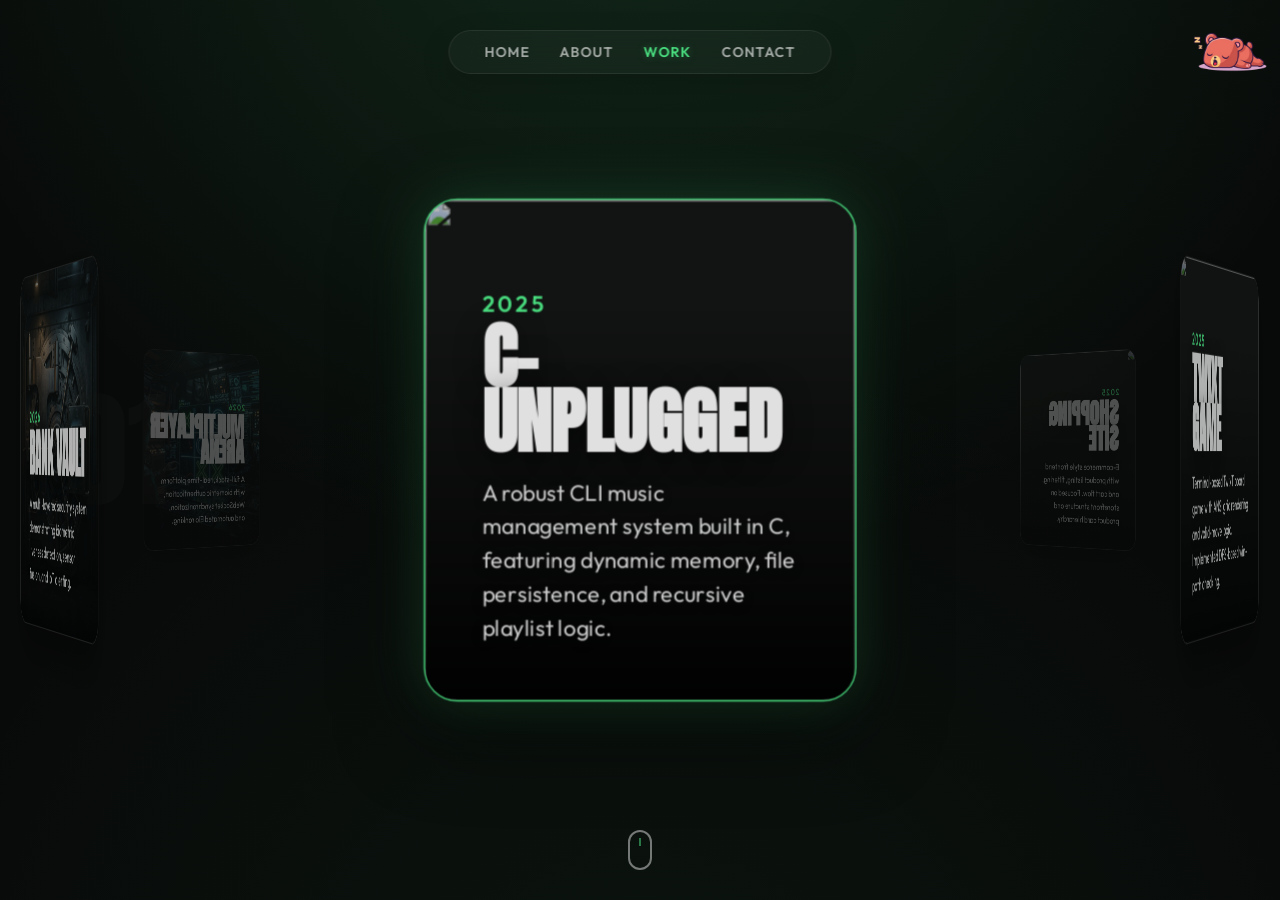
==== pages/projects.html @ 5839b830 "First commit" ====
<!DOCTYPE html>
<html lang="en">

<head>
  <meta charset="UTF-8">
  <meta name="viewport" content="width=device-width, initial-scale=1.0">
  <title>Work - Aryan Kumar Jaiswal</title>
  <meta name="view-transition" content="same-origin" />
  <meta name="description" content="A cinematic rotation of project giants.">
  <link rel="preconnect" href="https://fonts.googleapis.com">
  <link rel="preconnect" href="https://fonts.gstatic.com" crossorigin>
  <link href="https://fonts.googleapis.com/css2?family=Anton&family=Outfit:wght@300;400;600&display=swap"
    rel="stylesheet">
  <link href="../mode-toggle.css" rel="stylesheet">
  <style>
    body.light-mode {
      --bg: #eee8d5;
      --text: #333333; /* Strong charcoal gray for visibility */
      --accent: #5e5044;
      --card-bg: #ffffff;
      --card-border: rgba(107, 92, 79, 0.1);
      --card-shadow: rgba(107, 92, 79, 0.08);
      --counter-color: rgba(107, 92, 79, 0.04);
      --overlay-gradient: linear-gradient(to bottom, transparent 30%, rgba(255, 255, 255, 0.95));
      --nav-bg: rgba(255, 255, 255, 0.7);
      --nav-border: rgba(107, 92, 79, 0.15);
      --nav-text: rgba(45, 42, 39, 0.5);
    }

    :root {
      --accent: #4ade80;
      --bg: #080a09;
      --text: #e0e0e0;
      --card-bg: #121413;
      --card-border: rgba(255, 255, 255, 0.08);
      --card-shadow: rgba(0, 0, 0, 0.6);
      --counter-color: rgba(255, 255, 255, 0.02);
      --overlay-gradient: linear-gradient(to bottom, transparent 20%, rgba(0, 0, 0, 0.95));
      --nav-bg: rgba(255, 255, 255, 0.03);
      --nav-border: rgba(255, 255, 255, 0.08);
      --nav-text: rgba(255, 255, 255, 0.6);
    }

    * {
      margin: 0;
      padding: 0;
      box-sizing: border-box;
    }

    body {
      font-family: 'Outfit', sans-serif;
      background-color: var(--bg);
      color: var(--text);
      overflow: hidden;
      height: 100vh;
      display: flex;
      align-items: center;
      justify-content: center;
      background-image:
        radial-gradient(circle at 50% -20%, rgba(74, 222, 128, 0.15), transparent 60%),
        radial-gradient(circle at 50% 120%, rgba(74, 222, 128, 0.05), transparent 60%);
    }

    /* Standardized Nav Bar */
    .nav-bar {
      position: fixed;
      top: 30px;
      left: 50%;
      transform: translateX(-50%);
      display: flex;
      gap: 30px;
      background: var(--nav-bg);
      backdrop-filter: blur(15px);
      padding: 12px 35px;
      border-radius: 50px;
      border: 1px solid var(--nav-border);
      z-index: 1000;
      box-shadow: 0 10px 30px rgba(0, 0, 0, 0.15);
    }

    .nav-bar a {
      color: var(--nav-text);
      text-decoration: none;
      font-weight: 600;
      font-size: 14px;
      letter-spacing: 1px;
      text-transform: uppercase;
      transition: 0.3s;
    }

    .nav-bar a:hover,
    .nav-bar a.active {
      color: var(--accent);
      text-shadow: 0 0 10px rgba(74, 222, 128, 0.3);
    }

    /* Carousel Container */
    .carousel-stage {
      position: relative;
      width: 100%;
      height: 100%;
      perspective: 2000px;
      display: flex;
      align-items: center;
      justify-content: center;
      overflow: hidden;
    }

    .carousel-rail {
      position: absolute;
      width: 100%;
      height: 100%;
      transform-style: preserve-3d;
      will-change: transform;
      display: flex;
      align-items: center;
      justify-content: center;
    }

    /* Giant Flashcard */
    .giant-card {
      position: absolute;
      width: clamp(260px, 24vw, 380px);
      height: clamp(320px, 28vw, 440px);
      background: var(--card-bg);
      border-radius: 24px;
      border: 1px solid var(--card-border);
      padding: 40px;
      display: flex;
      flex-direction: column;
      justify-content: flex-end;
      box-shadow: 0 20px 60px var(--card-shadow);
      transform-style: preserve-3d;
      overflow: hidden;
      transition: border-color 0.4s ease;
      cursor: pointer;
    }

    .giant-card:hover {
      border-color: var(--accent);
    }

    .card-bg {
      position: absolute;
      inset: 0;
      width: 100%;
      height: 100%;
      object-fit: cover;
      opacity: 0.5;
      transition: 0.8s cubic-bezier(0.16, 1, 0.3, 1);
      z-index: 0;
    }

    .giant-card.is-active .card-bg {
      opacity: 0.7; /* Reduced from 0.9 for better contrast */
    }

    .giant-card::before {
      content: '';
      position: absolute;
      inset: 0;
      background: var(--overlay-gradient);
      z-index: 1;
    }

    .card-content {
      position: relative;
      z-index: 2;
    }

    .card-year {
      color: var(--accent);
      font-weight: 600;
      letter-spacing: 2px;
      font-size: 1rem;
      margin-bottom: 5px;
    }

    .card-title {
      font-family: 'Anton', sans-serif;
      font-size: clamp(2.5rem, 4vw, 4rem);
      line-height: 0.9;
      text-transform: uppercase;
      color: var(--text);
      margin-bottom: 15px;
      text-shadow: 0 4px 20px rgba(0, 0, 0, 0.4);
    }

    .card-desc {
      font-size: 1rem;
      color: var(--text);
      opacity: 0.9; /* Increased from 0.7 for better readability */
      line-height: 1.5;
      max-width: 300px;
      text-shadow: 0 2px 10px rgba(0, 0, 0, 0.3);
    }

    /* Active State Glow */
    .giant-card.is-active {
      border-color: var(--accent);
      box-shadow: 0 0 40px rgba(74, 222, 128, 0.2), 0 20px 60px rgba(0, 0, 0, 0.6);
    }

    /* Hints and Info */
    .scroll-hint {
      position: fixed;
      bottom: 30px;
      left: 50%;
      transform: translateX(-50%);
      display: flex;
      flex-direction: column;
      align-items: center;
      gap: 10px;
      opacity: 0.5;
      pointer-events: none;
      z-index: 10;
    }

    .mouse {
      width: 24px;
      height: 40px;
      border: 2px solid var(--text);
      border-radius: 12px;
      position: relative;
    }

    .wheel {
      width: 2px;
      height: 8px;
      background: var(--accent);
      position: absolute;
      top: 6px;
      left: 50%;
      transform: translateX(-50%);
      animation: mouseScroll 1.5s infinite;
    }

    @keyframes mouseScroll {
      0% {
        transform: translateX(-50%) translateY(0);
        opacity: 1;
      }

      100% {
        transform: translateX(-50%) translateY(15px);
        opacity: 0;
      }
    }

    .project-counter {
      position: fixed;
      left: 5vw;
      top: 50%;
      transform: translateY(-50%);
      font-family: 'Anton', sans-serif;
      font-size: 10vw;
      color: var(--counter-color);
      line-height: 1;
      pointer-events: none;
    }

    /* Detail View */
    .detail-overlay {
      position: fixed;
      inset: 0;
      background: var(--bg);
      z-index: 2000;
      display: flex;
      flex-direction: column;
      align-items: center;
      justify-content: flex-start; /* Start from top to allow scrolling */
      opacity: 0;
      pointer-events: none;
      backdrop-filter: blur(25px);
      transition: 0.5s cubic-bezier(0.16, 1, 0.3, 1);
      overflow-y: auto;
      padding: 80px 24px;
      scroll-behavior: smooth;
    }

    .detail-overlay.open {
      opacity: 1;
      pointer-events: auto;
    }

    .detail-content {
      width: 100%;
      max-width: 800px;
      text-align: center;
      padding-bottom: 60px;
    }

    .close-btn {
      position: absolute;
      top: 40px;
      right: 40px;
      font-size: 2rem;
      color: var(--text);
      background: none;
      border: none;
      cursor: pointer;
    }

    /* Mobile adjustments */
    @media (max-width: 768px) {
      .giant-card {
        width: 80vw;
        height: 60vh;
        padding: 30px;
      }

      .card-title {
        font-size: 3rem;
      }
    }
  </style>
</head>

<body>

  <nav class="nav-bar">
    <a href="../index.html">Home</a>
    <a href="./about.html">About</a>
    <a href="./projects.html" class="active">Work</a>
    <a href="./contact.html">Contact</a>
  </nav>

  <div class="project-counter" id="counter">01</div>

  <div class="carousel-stage" id="stage">
    <div class="carousel-rail" id="rail">
      <!-- Cards will be added here -->
    </div>
  </div>

  <div class="scroll-hint">
    <div class="mouse">
      <div class="wheel"></div>
    </div>
  </div>

  <div class="detail-overlay" id="detail-view" onclick="event.target === this && closeDetails()">
    <div class="detail-content" id="detail-inner"></div>
  </div>

  <script src="https://cdnjs.cloudflare.com/ajax/libs/gsap/3.12.2/gsap.min.js"></script>
  <script src="../mode-toggle.js"></script>
  <script>
    const items = [
      { 
        year: "2025", 
        title: "C-Unplugged", 
        desc: "A robust CLI music management system built in C, featuring dynamic memory, file persistence, and recursive playlist logic.", 
        longDesc: "Developed a terminal-based music application designed to handle large-scale song databases and complex user flows using pure C. The project focuses on low-level system design, memory efficiency, and persistent data structures.<br><br><h4 style='margin-bottom: 20px; color: var(--accent);'>Key Functionalities:</h4><ul style='text-align: left; list-style: none; margin: 0 auto 40px; max-width: 600px; line-height: 1.8;'><li>• <strong>Album & Library Management</strong>: Browse, load, and manage song metadata with features to create, update, and delete albums.</li><li style='margin-top: 15px;'>• <strong>Persistent Storage</strong>: Implemented file I/O logic to ensure albums and library states are saved across sessions.</li><li style='margin-top: 15px;'>• <strong>Dynamic Playlists</strong>: Built a circular linked-list based playlist system supporting loop playback, skipping, and real-time management.</li><li style='margin-top: 15px;'>• <strong>Command Logging</strong>: Designed a cross-session logging system that records every user command to a history file.</li><li style='margin-top: 15px;'>• <strong>CLI Architecture</strong>: Engineered a custom command-line interface for intuitive navigation through the music ecosystem.</li></ul>",
        img: "https://images.unsplash.com/photo-1470225620780-dba8ba36b745?auto=format&fit=crop&w=1200&q=80", 
        tags: ["C", "FILE I/O", "LINKED LISTS", "CLI"] 
      },
      { year: "2025", title: "TwixT Game", desc: "Terminal-based TwixT board game with ANSI grid rendering and valid-move logic. Implemented DFS-based win-path checking.", img: "https://images.unsplash.com/photo-1611996575749-79a3a250f948?auto=format&fit=crop&w=1200&q=80", tags: ["DFS", "ANSI UI", "GAME LOGIC"] },
      { year: "2025", title: "Shopping Site", desc: "E-commerce style frontend with product listing, filtering, and cart flow. Focused on storefront structure and product card hierarchy.", img: "https://images.unsplash.com/photo-1441986300917-64674bd600d8?auto=format&fit=crop&w=1200&q=80", tags: ["E-COMMERCE", "FRONTEND", "RESPONSIVE"] },
      { 
        year: "2026", 
        title: "Presence", 
        desc: "A cinematic personal web presence built from scratch to showcase engineering projects, academic journey, and design philosophy.", 
        longDesc: "I built this portfolio to act as a cinematic window into my journey as a developer. Instead of using templates or heavy frameworks, I engineered everything from the ground up to ensure every pixel and transition feels intentional and performs flawlessly.<br><br><h4 style='margin-bottom: 20px; color: var(--accent);'>How I Built It:</h4><ul style='text-align: left; list-style: none; margin: 0 auto 40px; max-width: 600px; line-height: 1.8;'><li>• <strong>The Core Engine</strong>: Developed using <strong>Pure HTML5 and Vanilla CSS</strong>. I used <strong>CSS Custom Properties</strong> to build a unified design system that supports instant theme switching.</li><li style='margin-top: 15px;'>• <strong>Dynamic Interactions</strong>: Created the <strong>3D Project Carousel</strong> and the <strong>Typewriter effect</strong> using native <strong>JavaScript (ES6+)</strong> classes, focusing on high performance and smooth framerates.</li><li style='margin-top: 15px;'>• <strong>Cinematic Motion</strong>: Built the staggered entrance animations and scroll-reveals using <strong>Intersection Observer</strong> and <strong>CSS Keyframes</strong>, avoiding the overhead of external animation libraries.</li><li style='margin-top: 15px;'>• <strong>Responsive Architecture</strong>: Used <strong>CSS Grid</strong> and <strong>Flexbox</strong> to create a fluid layout that adapts structurally across all devices.</li></ul>",
        img: "https://images.unsplash.com/photo-1467232004584-a241de8bcf5d?auto=format&fit=crop&w=1200&q=80", 
        tags: ["VANILLA JS", "CSS GRID", "A11Y", "UI MOTION"] 
      },
      { 
        year: "2026", 
        title: "Multiplayer Arena", 
        desc: "A full-stack, real-time platform with biometric authentication, WebSocket synchronization, and automated Elo ranking.", 
        longDesc: "Built a high-performance multiplayer environment integrating biometric facial login with real-time gameplay. My focus was on the core networking and competitive logic.<br><br><h4 style='margin-bottom: 20px; color: var(--accent);'>My Contributions:</h4><ul style='text-align: left; list-style: none; margin: 0 auto 40px; max-width: 600px; line-height: 1.8;'><li>• <strong>The Synchronized Arena</strong>: Developed a real-time WebSocket game lobby and a server-authoritative Tic-Tac-Toe engine using FastAPI.</li><li style='margin-top: 15px;'>• <strong>Room Isolation</strong>: Implemented a dedicated matchmaking and challenge protocol with isolated communication rooms.</li><li style='margin-top: 15px;'>• <strong>Elo Reckoning</strong>: Architected an automated ranking system using the Elo formula for dynamic rating updates.</li><li style='margin-top: 15px;'>• <strong>Anti-Cheat Logic</strong>: Ensured all game state validations occurred server-side to prevent client manipulation.</li></ul>",
        img: "../images/tictactoe-arena.png", 
        tags: ["WEBSOCKETS", "FASTAPI", "MULTIPLAYER", "ELO SYSTEM"] 
      },
      { 
        year: "2026", 
        title: "Bank Vault", 
        desc: "A multi-layered security system demonstrating biometric liveness detection, sensor fusion, and IoT alerting.", 
        longDesc: "Securing restricted areas requires multiple verification mechanisms. This project simulates a secure vault where entry is verified using biometric pulse sensors and monitored via IR, Ultrasonic, and LDR sensors.<br><br><h4 style='margin-bottom: 20px; color: var(--accent);'>Key Features:</h4><ul style='text-align: left; list-style: none; margin: 0 auto 40px; max-width: 600px; line-height: 1.8;'><li>• <strong>Biometric Verification</strong>: Real-time liveness detection via heart rate sensor.</li><li style='margin-top: 15px;'>• <strong>Entry/Exit Tracking</strong>: IR-based sensors for precise crowd monitoring.</li><li style='margin-top: 15px;'>• <strong>Proximity Security</strong>: Ultrasonic monitoring of the inner safe box.</li><li style='margin-top: 15px;'>• <strong>Light Tampering Detection</strong>: LDR sensors to alert if the safe is opened.</li><li style='margin-top: 15px;'>• <strong>IoT Alerting</strong>: Wireless communication for instant security alerts.</li></ul>",
        img: "../images/bank-vault.png", 
        tags: ["SECURITY", "IOT", "SENSORS"] 
      }
    ];

    const rail = document.getElementById('rail');
    const counter = document.getElementById('counter');
    const detailView = document.getElementById('detail-view');
    const detailInner = document.getElementById('detail-inner');
    const cards = [];
    let rotation = 0;
    let targetRotation = 0;

    function buildCarousel() {
      items.forEach((item, i) => {
        const card = document.createElement('div');
        card.className = 'giant-card';
        card.innerHTML = `
          <img src="${item.img}" class="card-bg">
          <div class="card-content">
            <p class="card-year">${item.year}</p>
            <h2 class="card-title">${item.title}</h2>
            <p class="card-desc">${item.desc}</p>
          </div>
        `;
        card.addEventListener('click', () => {
          // If it's already in front, open details
          if (card.classList.contains('is-active')) {
            openDetails(item);
          } else {
            // Rotate to this card
            targetRotation = -i * (360 / items.length);
          }
        });
        rail.appendChild(card);
        cards.push(card);
      });
    }

    function updateCarousel() {
      rotation += (targetRotation - rotation) * 0.1;
      const angleStep = 360 / items.length;
      const radius = Math.min(window.innerWidth * 0.45, 700);

      cards.forEach((card, i) => {
        const angle = i * angleStep + rotation;
        const radian = angle * (Math.PI / 180);

        const tx = Math.sin(radian) * radius;
        const tz = Math.cos(radian) * radius;
        const ry = angle; // Facing outward

        // Opacity and focus
        const normalized = (tz + radius) / (2 * radius); // 0 at back, 1 at front
        const opacity = 0.1 + normalized * 0.9;
        const scale = 0.5 + normalized * 0.5;

        card.style.transform = `translate3d(${tx}px, 0, ${tz}px) rotateY(${ry}deg) scale(${scale})`;
        card.style.opacity = opacity;
        card.style.zIndex = Math.round(tz + radius);

        const isActive = normalized > 0.98;
        card.classList.toggle('is-active', isActive);
        if (isActive) {
          counter.textContent = (i + 1).toString().padStart(2, '0');
        }
      });

      requestAnimationFrame(updateCarousel);
    }

    // Scroll and Drag
    window.addEventListener('wheel', (e) => {
      targetRotation -= e.deltaY * 0.05;
    });

    let isDragging = false;
    let startX = 0;
    let startRot = 0;

    window.addEventListener('mousedown', (e) => {
      isDragging = true;
      startX = e.clientX;
      startRot = targetRotation;
    });

    window.addEventListener('mousemove', (e) => {
      if (!isDragging) return;
      const dx = e.clientX - startX;
      targetRotation = startRot + dx * 0.15;
    });

    window.addEventListener('mouseup', () => isDragging = false);

    function openDetails(item) {
      detailInner.innerHTML = `
        <p style="color: var(--accent); font-weight: 600; letter-spacing: 2px; margin-bottom: 10px;">${item.year}</p>
        <h2 style="font-family: 'Anton'; font-size: clamp(2.5rem, 8vw, 5rem); line-height: 0.9; margin: 0 0 30px 0; color: var(--text);">${item.title}</h2>
        
        <div style="display: flex; gap: 12px; justify-content: center; flex-wrap: wrap; margin-bottom: 60px;">
          ${item.tags.map(t => `
            <span style="padding: 10px 20px; background: rgba(74, 222, 128, 0.1); border: 1px solid rgba(74, 222, 128, 0.3); color: var(--accent); border-radius: 8px; font-size: 14px; font-weight: 700; letter-spacing: 1px; text-transform: uppercase;">
              ${t}
            </span>`).join('')}
        </div>

        <div style="font-size: clamp(1.1rem, 1.4vw, 1.4rem); color: var(--text); opacity: 0.85; max-width: 750px; margin: 0 auto; line-height: 1.6;">
          ${item.longDesc || item.desc}
        </div>
      `;
      detailView.classList.add('open');
    }

    function closeDetails() {
      detailView.classList.remove('open');
    }

    buildCarousel();
    updateCarousel();
  </script>
</body>

</html>
---- mode-toggle.css ----
.mode-toggle {
  position: fixed;
  top: -10px;
  right: 20px;
  z-index: 100000;
  width: 60px;
  height: 120px;
  background: transparent;
  border: none;
  cursor: pointer;
  box-shadow: none;
  transition: transform 200ms ease, filter 200ms ease;
  transform-origin: top center;
}

.mode-toggle:hover {
  transform: translateY(8px);
}

.mode-toggle img {
  width: 100%;
  height: 100%;
  object-fit: contain;
  pointer-events: none;
}

body:not(.light-mode) .mode-toggle img {
  /* Scale up sleep icon to match awake icon */
  transform: scale(1.5);
}

body.light-mode .mode-toggle img {
  /* Scale up awake icon as requested */
  transform: scale(1.5);
}

/* View Transition API styles for the expanding circle */
::view-transition-old(root),
::view-transition-new(root) {
  animation: none;
  mix-blend-mode: normal;
}

.transitioning-to-light::view-transition-old(root) {
  z-index: 1;
}
.transitioning-to-light::view-transition-new(root) {
  z-index: 2;
  clip-path: circle(0px at var(--x, 100%) var(--y, 0%));
  animation: expand-circle 0.8s cubic-bezier(0.25, 1, 0.3, 1) forwards;
}

.transitioning-to-dark::view-transition-old(root) {
  z-index: 2;
  clip-path: circle(150vmax at var(--x, 100%) var(--y, 0%));
  animation: shrink-circle 0.8s cubic-bezier(0.25, 1, 0.3, 1) forwards;
}
.transitioning-to-dark::view-transition-new(root) {
  z-index: 1;
}

@keyframes expand-circle {
  0% {
    clip-path: circle(0px at var(--x, 100%) var(--y, 0%));
  }
  100% {
    clip-path: circle(150vmax at var(--x, 100%) var(--y, 0%));
  }
}

@keyframes shrink-circle {
  0% {
    clip-path: circle(150vmax at var(--x, 100%) var(--y, 0%));
  }
  100% {
    clip-path: circle(0px at var(--x, 100%) var(--y, 0%));
  }
}

body.light-mode {
  background: #eee8d5 !important;
  color: #2d2a27 !important;
}

body.light-mode .grain,
body.light-mode .fx-blur-splash {
  opacity: 0.02 !important;
}

body.light-mode .nav,
body.light-mode .topbar {
  background: linear-gradient(90deg, rgba(255, 255, 255, 0.97), rgba(248, 252, 255, 0.95), rgba(255, 255, 255, 0.97)) !important;
  border-color: rgba(88, 113, 156, 0.3) !important;
  box-shadow: 0 10px 26px rgba(79, 105, 147, 0.2) !important;
}

body.light-mode .brand {
  color: #2a4066 !important;
  text-shadow: none !important;
}

body.light-mode .links a,
body.light-mode .nav a {
  color: #314a71 !important;
}

body.light-mode .links a:hover,
body.light-mode .links a[aria-current="page"],
body.light-mode .nav .cta,
body.light-mode .cta {
  border-color: rgba(84, 112, 158, 0.45) !important;
  background: rgba(118, 153, 214, 0.15) !important;
  color: #20375f !important;
}

body.light-mode .hero,
body.light-mode .project-timeline,
body.light-mode .timeline-item,
body.light-mode .timeline-detail,
body.light-mode .service-card,
body.light-mode .work-card,
body.light-mode .wide-cta,
body.light-mode .panel,
body.light-mode .card,
body.light-mode .contact-panel,
body.light-mode .info-panel,
body.light-mode form {
  background-color: rgba(255, 255, 255, 0.9) !important;
  border-color: rgba(95, 122, 166, 0.3) !important;
  color: #203655 !important;
}

body.light-mode .timeline-item .title,
body.light-mode .timeline-detail h3,
body.light-mode h1,
body.light-mode h2,
body.light-mode h3,
body.light-mode h4 {
  color: #233a60 !important;
}

body.light-mode p,
body.light-mode span,
body.light-mode li {
  color: rgba(31, 50, 82, 0.9) !important;
}

body.light-mode .scene {
  background:
    linear-gradient(180deg, rgba(238, 232, 213, 0.74), rgba(223, 217, 195, 0.82)),
    url("https://images.unsplash.com/photo-1519681393784-d120267933ba?auto=format&fit=crop&w=1800&q=80") center / cover no-repeat !important;
}

/* Stronger global contrast overrides for light mode */
body.light-mode {
  --bg: #e5e0c5 !important;
  background-color: var(--bg) !important;
  --text: #2d2a27 !important;
  --muted: rgba(45, 42, 39, 0.9) !important;
  --soft-white: #3c3836 !important;
  --accent: #6b5c4f !important;
  --accent-strong: #4a443f !important;
}

body.light-mode .fx-metallic,
body.light-mode .name {
  background: none !important;
  -webkit-background-clip: initial !important;
  background-clip: initial !important;
  color: #132743 !important;
  text-shadow: none !important;
}

body.light-mode .hero-copy p,
body.light-mode .info-copy,
body.light-mode .timeline-item span,
body.light-mode .card p,
body.light-mode .work-meta span,
body.light-mode .field label,
body.light-mode .meta,
body.light-mode .mini {
  color: #213a60 !important;
  opacity: 1 !important;
}

body.light-mode input,
body.light-mode textarea,
body.light-mode select {
  color: #132743 !important;
  background: rgba(245, 250, 255, 0.98) !important;
  border-color: rgba(73, 105, 150, 0.45) !important;
}

body.light-mode input::placeholder,
body.light-mode textarea::placeholder {
  color: rgba(19, 39, 67, 0.7) !important;
}

@media (max-width: 640px) {
  .mode-toggle {
    top: -5px;
    right: 5px;
  }
}

/* Page Transitions */
@keyframes siteFadeIn {
  from { opacity: 0; transform: translateY(5px); }
  to { opacity: 1; transform: translateY(0); }
}

/* Apply animation to content wrappers instead of body to avoid stacking context issues with fixed elements */
.page-wrapper, .container, .main-hero, .carousel-stage {
  animation: siteFadeIn 0.8s cubic-bezier(0.2, 0.8, 0.2, 1) forwards;
}

::view-transition-old(root),
::view-transition-new(root) {
  animation-duration: 0.5s;
}

/* Hide Scrollbars Globally */
::-webkit-scrollbar {
  display: none;
}
html, body {
  -ms-overflow-style: none;
  scrollbar-width: none;
}

@media (max-width: 640px) {
  .mode-toggle {
    width: 45px;
    height: 90px;
  }
}
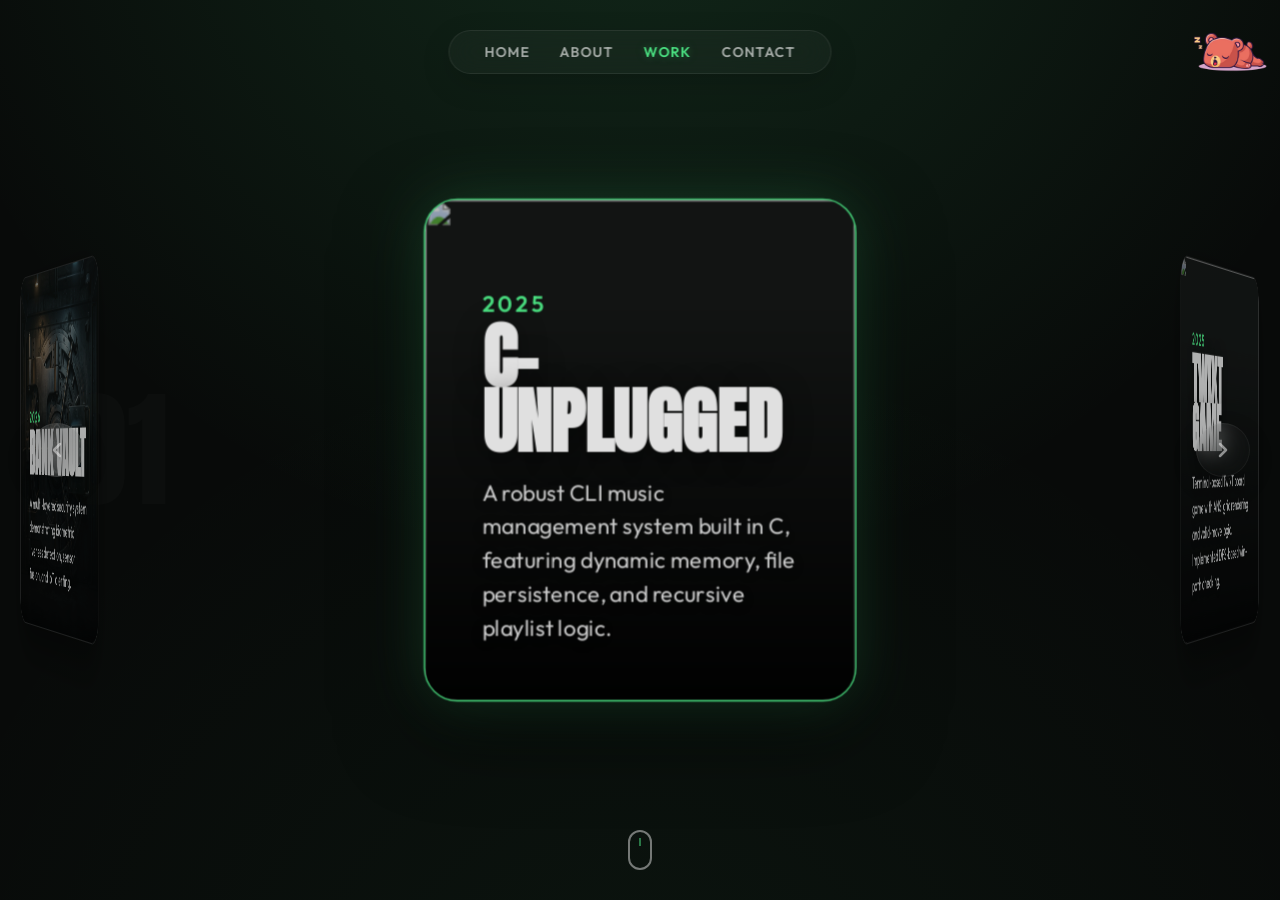
==== commit 800b20ff: "file upload" ====
--- a/pages/projects.html
+++ b/pages/projects.html
@@ -106,6 +106,12 @@
       overflow: hidden;
     }
 
+    @media (max-width: 1100px) {
+      .carousel-stage {
+        perspective: 3000px; /* Deeper perspective for tablet/mobile */
+      }
+    }
+
     .carousel-rail {
       position: absolute;
       width: 100%;
@@ -134,6 +140,7 @@
       overflow: hidden;
       transition: border-color 0.4s ease;
       cursor: pointer;
+      backface-visibility: hidden; /* Prevent clipping flickers */
     }
 
     .giant-card:hover {
@@ -291,14 +298,37 @@
     }
 
     .close-btn {
-      position: absolute;
-      top: 40px;
-      right: 40px;
-      font-size: 2rem;
+      position: fixed; /* Changed from absolute to fixed to stay visible when scrolling */
+      top: 30px;
+      left: 30px;
+      width: 50px;
+      height: 50px;
+      display: flex;
+      align-items: center;
+      justify-content: center;
       color: var(--text);
-      background: none;
-      border: none;
+      background: var(--nav-bg);
+      backdrop-filter: blur(10px);
+      border: 1px solid var(--nav-border);
+      border-radius: 50%;
       cursor: pointer;
+      z-index: 2100;
+      transition: 0.3s cubic-bezier(0.16, 1, 0.3, 1);
+    }
+
+    .close-btn:hover {
+      background: var(--accent);
+      color: var(--bg);
+      transform: rotate(90deg) scale(1.1);
+    }
+
+    @media (max-width: 768px) {
+      .close-btn {
+        top: 20px;
+        left: 20px;
+        width: 44px;
+        height: 44px;
+      }
     }
 
     /* Mobile adjustments */
@@ -313,6 +343,83 @@
         font-size: 3rem;
       }
     }
+
+    /* Floating Navigation Arrows */
+    .nav-arrows {
+      position: fixed;
+      inset: 0;
+      display: flex;
+      align-items: center;
+      justify-content: space-between;
+      padding: 0 30px;
+      pointer-events: none;
+      z-index: 1500;
+    }
+
+    .nav-arrow {
+      width: 54px;
+      height: 54px;
+      border-radius: 50%;
+      background: var(--nav-bg);
+      backdrop-filter: blur(12px);
+      border: 1px solid var(--nav-border);
+      color: var(--text);
+      display: flex;
+      align-items: center;
+      justify-content: center;
+      cursor: pointer;
+      pointer-events: auto;
+      transition: all 0.4s cubic-bezier(0.16, 1, 0.3, 1);
+      opacity: 0.6;
+      box-shadow: 0 10px 30px rgba(0, 0, 0, 0.2);
+    }
+
+    .nav-arrow:hover {
+      opacity: 1;
+      background: var(--accent);
+      color: var(--bg);
+      transform: scale(1.1) translateY(-2px);
+      box-shadow: 0 15px 40px rgba(74, 222, 128, 0.3);
+      border-color: var(--accent);
+    }
+
+    .nav-arrow:active {
+      transform: scale(0.95);
+    }
+
+    .nav-arrow svg {
+      width: 24px;
+      height: 24px;
+    }
+
+    /* Show only when not on large desktop as requested */
+    @media (min-width: 1441px) {
+      .nav-arrows {
+        display: none;
+      }
+    }
+
+    @media (max-width: 1100px) {
+      .nav-arrows {
+        padding: 0 20px;
+        bottom: 50px;
+        top: auto;
+        justify-content: space-between;
+        gap: 0;
+      }
+      .nav-arrow {
+        width: 48px;
+        height: 48px;
+      }
+      .scroll-hint {
+        display: none;
+      }
+      .nav-bar {
+        width: 90%;
+        padding: 10px 15px;
+        gap: 15px;
+      }
+    }
   </style>
 </head>
 
@@ -333,6 +440,15 @@
     </div>
   </div>
 
+  <div class="nav-arrows">
+    <button class="nav-arrow" id="prev-btn" aria-label="Previous project">
+      <svg viewBox="0 0 24 24" fill="none" stroke="currentColor" stroke-width="2.5" stroke-linecap="round" stroke-linejoin="round"><path d="m15 18-6-6 6-6"/></svg>
+    </button>
+    <button class="nav-arrow" id="next-btn" aria-label="Next project">
+      <svg viewBox="0 0 24 24" fill="none" stroke="currentColor" stroke-width="2.5" stroke-linecap="round" stroke-linejoin="round"><path d="m9 18 6-6-6-6"/></svg>
+    </button>
+  </div>
+
   <div class="scroll-hint">
     <div class="mouse">
       <div class="wheel"></div>
@@ -340,6 +456,9 @@
   </div>
 
   <div class="detail-overlay" id="detail-view" onclick="event.target === this && closeDetails()">
+    <button class="close-btn" onclick="closeDetails()" aria-label="Close details">
+      <svg viewBox="0 0 24 24" width="32" height="32" fill="none" stroke="currentColor" stroke-width="2" stroke-linecap="round" stroke-linejoin="round"><line x1="18" y1="6" x2="6" y2="18"></line><line x1="6" y1="6" x2="18" y2="18"></line></svg>
+    </button>
     <div class="detail-content" id="detail-inner"></div>
   </div>
 
@@ -420,7 +539,12 @@
     function updateCarousel() {
       rotation += (targetRotation - rotation) * 0.1;
       const angleStep = 360 / items.length;
-      const radius = Math.min(window.innerWidth * 0.45, 700);
+      
+      // Dynamic radius to prevent clipping on small screens
+      const isSmallScreen = window.innerWidth < 1100;
+      const radius = isSmallScreen 
+        ? window.innerWidth * 0.9 // Much larger radius on tablet/mobile
+        : Math.min(window.innerWidth * 0.45, 700);
 
       cards.forEach((card, i) => {
         const angle = i * angleStep + rotation;
@@ -497,6 +621,15 @@
 
     buildCarousel();
     updateCarousel();
+
+    // Arrow Navigation
+    document.getElementById('prev-btn').addEventListener('click', () => {
+      targetRotation += 360 / items.length;
+    });
+
+    document.getElementById('next-btn').addEventListener('click', () => {
+      targetRotation -= 360 / items.length;
+    });
   </script>
 </body>
 
--- a/mode-toggle.css
+++ b/mode-toggle.css
@@ -228,9 +228,11 @@
   scrollbar-width: none;
 }
 
-@media (max-width: 640px) {
+@media (max-width: 1100px) {
   .mode-toggle {
-    width: 45px;
-    height: 90px;
-  }
-}
+    width: 40px;
+    height: 80px;
+    right: 10px;
+    top: -5px;
+  }
+}
